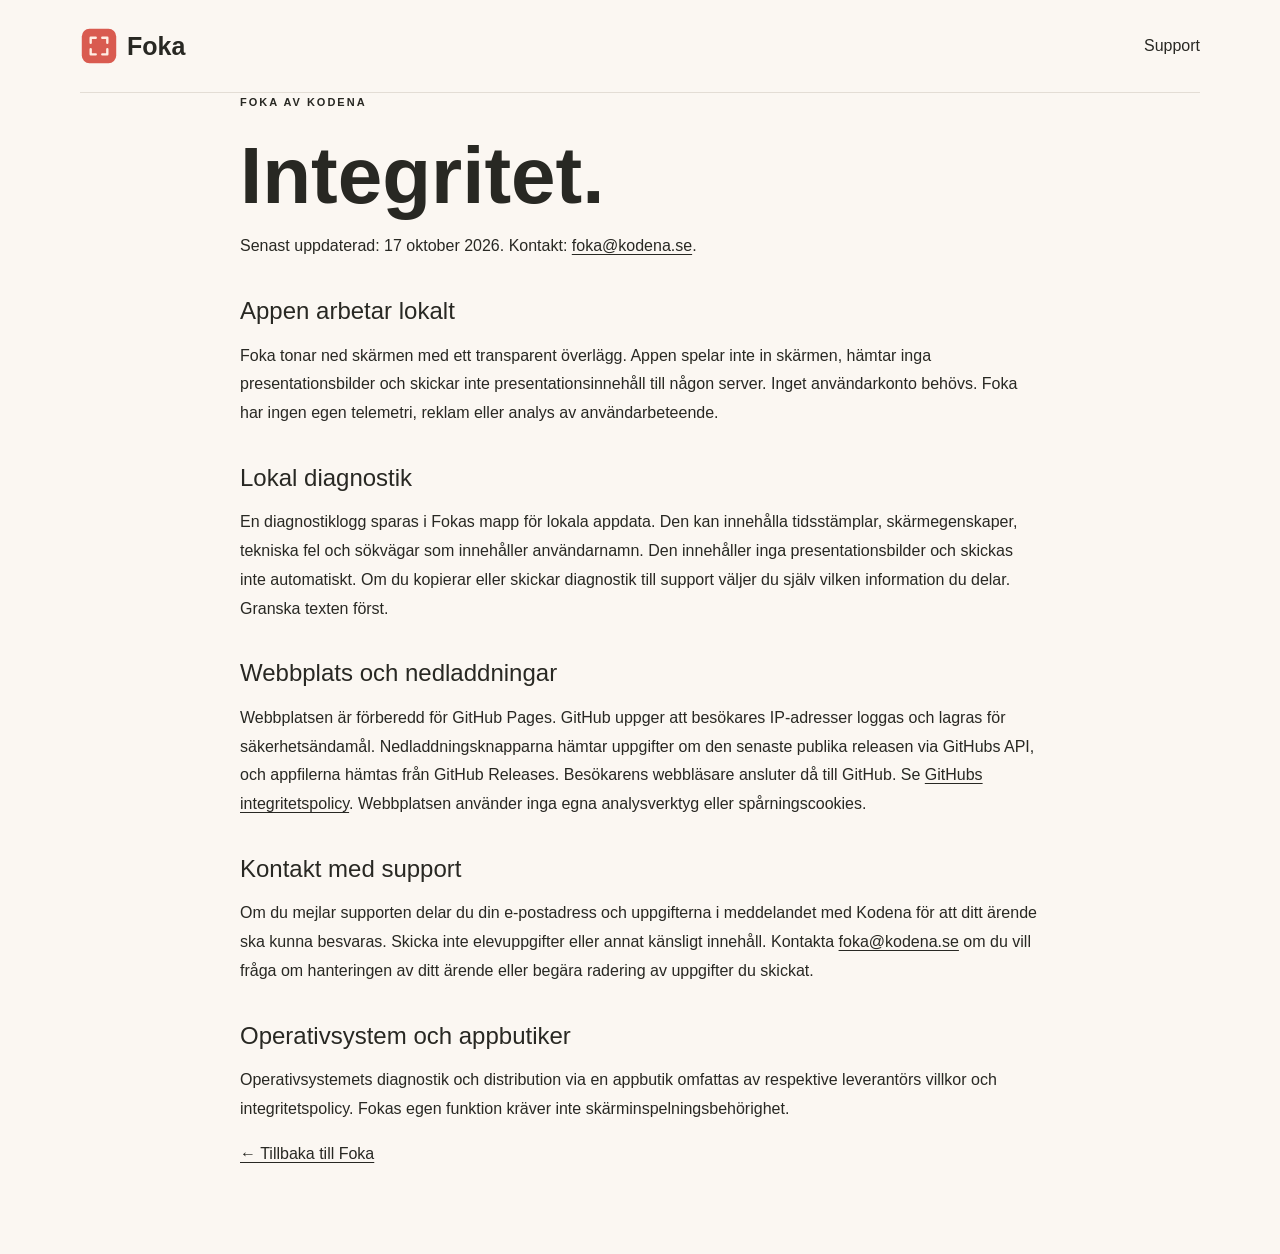
==== site/privacy.html @ ea9ff08a "Publish bilingual Foka website, interactive demo and Pages workflow" ====
<!doctype html>
<html lang="sv"><head><meta charset="utf-8"><meta name="viewport" content="width=device-width,initial-scale=1"><meta name="color-scheme" content="light dark"><title>Integritet – Foka</title><link rel="icon" href="assets/foka.svg"><link rel="stylesheet" href="style.css"></head>
<body><header class="nav wrap"><a class="brand" href="sv.html"><img src="assets/foka.svg" width="38" height="38" alt="">Foka</a><a href="mailto:foka@kodena.se">Support</a></header>
<main class="wrap policy"><p class="eyebrow">FOKA AV KODENA</p><h1>Integritet.</h1><p>Senast uppdaterad: 17 oktober 2026. Kontakt: <a href="mailto:foka@kodena.se">foka@kodena.se</a>.</p>
<h2>Appen arbetar lokalt</h2><p>Foka tonar ned skärmen med ett transparent överlägg. Appen spelar inte in skärmen, hämtar inga presentationsbilder och skickar inte presentationsinnehåll till någon server. Inget användarkonto behövs. Foka har ingen egen telemetri, reklam eller analys av användarbeteende.</p>
<h2>Lokal diagnostik</h2><p>En diagnostiklogg sparas i Fokas mapp för lokala appdata. Den kan innehålla tidsstämplar, skärmegenskaper, tekniska fel och sökvägar som innehåller användarnamn. Den innehåller inga presentationsbilder och skickas inte automatiskt. Om du kopierar eller skickar diagnostik till support väljer du själv vilken information du delar. Granska texten först.</p>
<h2>Webbplats och nedladdningar</h2><p>Webbplatsen är förberedd för GitHub Pages. GitHub uppger att besökares IP-adresser loggas och lagras för säkerhetsändamål. Nedladdningsknapparna hämtar uppgifter om den senaste publika releasen via GitHubs API, och appfilerna hämtas från GitHub Releases. Besökarens webbläsare ansluter då till GitHub. Se <a href="https://docs.github.com/en/site-policy/privacy-policies/github-general-privacy-statement">GitHubs integritetspolicy</a>. Webbplatsen använder inga egna analysverktyg eller spårningscookies.</p>
<h2>Kontakt med support</h2><p>Om du mejlar supporten delar du din e-postadress och uppgifterna i meddelandet med Kodena för att ditt ärende ska kunna besvaras. Skicka inte elevuppgifter eller annat känsligt innehåll. Kontakta <a href="mailto:foka@kodena.se">foka@kodena.se</a> om du vill fråga om hanteringen av ditt ärende eller begära radering av uppgifter du skickat.</p>
<h2>Operativsystem och appbutiker</h2><p>Operativsystemets diagnostik och distribution via en appbutik omfattas av respektive leverantörs villkor och integritetspolicy. Fokas egen funktion kräver inte skärminspelningsbehörighet.</p><p><a href="sv.html">← Tillbaka till Foka</a></p></main></body></html>
---- site/style.css ----
@font-face{font-family:FokaSans;src:local('Arial')}*{box-sizing:border-box}html{scroll-behavior:smooth;scroll-padding-top:30px}body{margin:0;background:#fbf7f2;color:#282823;font-family:FokaSans,Arial,sans-serif;-webkit-font-smoothing:antialiased}a{color:inherit;text-decoration:none}button,input{font:inherit}button,a,input,summary{touch-action:manipulation}a:focus-visible,button:focus-visible,input:focus-visible,summary:focus-visible{outline:3px solid #d95b50;outline-offset:5px}.wrap{width:min(1120px,calc(100% - 48px));margin:auto}.skip{position:absolute;left:20px;top:-60px;background:#fff;padding:12px;z-index:100}.skip:focus{top:10px}.nav{display:flex;align-items:center;justify-content:space-between;padding:27px 0;border-bottom:1px solid #e3ddd5}.brand{display:flex;align-items:center;gap:9px;font-weight:750;font-size:25px;}.brand img{border-radius:10px}.beta{font-size:9px;letter-spacing:1px;font-weight:600;border:1px solid #dcd5cd;border-radius:5px;padding:5px 6px;margin-left:8px;color:#73716b}.nav nav{display:flex;align-items:center;gap:30px;font-size:13px}.small-button{background:#282823;color:#fff;padding:13px 19px;border-radius:8px}.eyebrow{text-transform:uppercase;font-size:11px;letter-spacing:2px;font-weight:700;display:flex;align-items:center;gap:8px;margin:0 0 22px}.status-dot{width:7px;height:7px;background:#d95b50;border-radius:50%}.hero{text-align:center;padding-top:70px}.hero .eyebrow{justify-content:center}h1{font-size:clamp(50px,7.5vw,94px);line-height:1.02;font-weight:650;margin:0}h1 span{color:#d95b50}.lead{font-size:19px;color:#77746e;line-height:1.55;margin:27px 0}.hero-actions{display:flex;justify-content:center;align-items:center;gap:28px}.button{display:inline-flex;justify-content:center;align-items:center;gap:34px;padding:17px 24px;border-radius:9px;font-size:14px;font-weight:700;transition:transform .2s,background .2s}.button:hover{transform:translateY(-2px)}.primary{background:#d95b50;color:white}.primary:hover{background:#bd473f}.secondary{background:#282823;color:white}.text-link{font-size:13px;font-weight:650}.platform-note{font-size:11px;color:#88847d;margin:20px 0 46px}.platform-note span{margin:0 12px}.demo{border:1px solid #d9d1c8;border-radius:16px;overflow:hidden;box-shadow:0 25px 65px #43342214;text-align:left;background:white}.demo-toolbar{height:44px;background:#f1ece5;border-bottom:1px solid #ddd5cd;display:flex;align-items:center;justify-content:space-between;padding:0 16px;color:#77716b;font-size:11px}.traffic{display:flex;gap:6px}.traffic i{width:8px;height:8px;border-radius:50%;background:#d6c8bd}.demo-badge{font-size:8px;letter-spacing:1px}.slide{height:460px;position:relative;overflow:hidden;isolation:isolate;background:#fcf8ee}.slide-content{position:absolute;inset:0;padding:58px 64px}.slide-kicker{font-size:10px;letter-spacing:2px;color:#b65d4e;margin:0 0 27px}.slide h2{font-size:57px;line-height:1.12;margin:0;max-width:48%}.slide-sub{font-size:14px;color:#888075;margin:23px 0}.slide-chart{position:absolute;right:6%;top:24%;width:40%;height:53%}.bars{height:90%;display:flex;align-items:end;gap:13px;border-bottom:1px solid #dbd0bf}.bars div{height:var(--bar);flex:1;background:#d95b50;border-radius:6px 6px 0 0;position:relative}.bars div:nth-child(1){background:#d8ad9f}.bars div:nth-child(2){background:#bb8f79}.bars div:nth-child(4){background:#f0bd7c}.bars span{position:absolute;bottom:-27px;width:100%;text-align:center;font-size:10px;color:#6f665b}.chart-caption{font-size:8px;letter-spacing:1px;color:#998f84;position:absolute;bottom:-24px;left:0}.slide-footer{position:absolute;bottom:28px;left:64px;right:64px;display:flex;justify-content:space-between;font-size:9px;letter-spacing:1.5px;color:#978d80}#mask{position:absolute;inset:0;z-index:1;pointer-events:none}.focus-area{position:absolute;z-index:2;border:0;background:transparent;cursor:grab;touch-action:none;padding:0;outline:none;overflow:visible;--hit-x:64px;--hit-y:64px}
.focus-area:active{cursor:grabbing}
.focus-area:focus-visible{outline:none}
.focus-area::before{content:"";position:absolute;inset:0;pointer-events:none}
.focus-area.is-selected::before{border:1.25px dashed white;filter:drop-shadow(0 0 .75px #0008)}
.resize-handle{position:absolute;width:var(--hit-x);height:var(--hit-y);transform:translate(-50%,-50%);display:none;touch-action:none}
.focus-area.is-selected .resize-handle:not([hidden]){display:block}
.resize-handle svg{position:absolute;width:64px;height:64px;left:50%;top:50%;transform:translate(-50%,-50%);overflow:visible;pointer-events:none}
.resize-handle path{fill:none;stroke-linecap:round;stroke-linejoin:round}
.grip-shadow{stroke:#0006;stroke-width:7.5}
.grip-white{stroke:white;stroke-width:6}
.handle-nw{left:0;top:0;cursor:nwse-resize}.handle-ne{left:100%;top:0;cursor:nesw-resize}.handle-se{left:100%;top:100%;cursor:nwse-resize}.handle-sw{left:0;top:100%;cursor:nesw-resize}
.handle-ne svg{transform:translate(-50%,-50%) rotate(90deg)}.handle-se svg{transform:translate(-50%,-50%) rotate(180deg)}.handle-sw svg{transform:translate(-50%,-50%) rotate(270deg)}
.handle-n{left:50%;top:0;cursor:ns-resize}.handle-s{left:50%;top:100%;cursor:ns-resize}.handle-e{left:100%;top:50%;cursor:ew-resize}.handle-w{left:0;top:50%;cursor:ew-resize}
.handle-n::before,.handle-s::before,.handle-e::before,.handle-w::before{content:"";position:absolute;left:50%;top:50%;transform:translate(-50%,-50%);background:white;border-radius:3px;box-shadow:0 0 0 .75px #0006;pointer-events:none}
.handle-n::before,.handle-s::before{width:30px;height:6px}.handle-e::before,.handle-w::before{width:6px;height:30px}
.demo-controls{display:flex;align-items:center;justify-content:space-between;padding:20px 25px;gap:20px;font-size:11px}.switch-label{display:flex;align-items:center;gap:9px;font-weight:700;position:relative}.switch-label input{position:absolute;width:35px;height:22px;opacity:0}.switch{width:34px;height:20px;background:#aaa49d;border-radius:20px;position:relative}.switch:after{content:'';position:absolute;width:14px;height:14px;background:#fff;border-radius:50%;top:3px;left:3px;transition:left .2s}.switch-label input:checked+.switch{background:#d95b50}.switch-label input:checked+.switch:after{left:17px}.switch-label input:focus-visible+.switch{outline:3px solid #d95b50;outline-offset:4px}.dim-label{display:flex;align-items:center;gap:14px;color:#6c6962}.dim-label input{width:145px;accent-color:#d95b50}.dim-label output{min-width:30px;color:#282823}.reset{border:0;background:none;color:#777269;cursor:pointer;font-size:11px}.demo-footnote{font-size:11px;color:#8e887e;margin:19px 0 0}.why{padding:112px 0 96px}h2{font-family:Arial,Helvetica,sans-serif;font-size:clamp(32px,4vw,47px);font-weight:500;line-height:1.18;margin:0}em{font-style:normal;color:#a09a90}.section-grid{display:grid;grid-template-columns:1fr 1fr;gap:70px}.section-grid p{font-size:14px;line-height:1.7;color:#777168;margin:0 0 16px}.section-grid .large-copy{font-size:19px;color:#37352e;line-height:1.55}.feature-grid{display:grid;grid-template-columns:repeat(3,1fr);gap:34px;margin-top:66px}.feature-grid article{border-top:1px solid #ddd5cb;padding-top:22px}.feature-num{font-size:10px;letter-spacing:1.5px;color:#9a9084}.feature-grid h3{font-size:20px;margin:18px 0 12px}.feature-grid p{font-size:13px;line-height:1.7;color:#777168}.mini-focus,.mini-edit,.mini-key{height:106px;display:flex;align-items:center;justify-content:center;background:#f0e9de;border-radius:9px;margin-top:22px;position:relative;overflow:hidden}.mini-focus{gap:10px}.mini-focus i{width:45px;height:38px;background:#d3c8b9;border-radius:5px}.mini-focus i:nth-child(2){height:54px;background:#fff5e8}.mini-focus b{width:64px;height:73px;border:2px solid #d95b50;border-radius:3px;position:absolute}.mini-edit div{width:115px;height:55px;border:2px solid #d95b50;background:#fff8ed;position:relative}.mini-edit i{width:7px;height:7px;background:#d95b50;position:absolute}.mini-edit i:nth-child(1){left:-4px;top:-4px}.mini-edit i:nth-child(2){right:-4px;top:-4px}.mini-edit i:nth-child(3){left:-4px;bottom:-4px}.mini-edit i:nth-child(4){right:-4px;bottom:-4px}.mini-edit span{font-size:30px;margin-left:12px;color:#ae6456}.mini-key{gap:7px}kbd{font-family:inherit;font-size:12px;background:#fffaf4;border:1px solid #dacfc1;border-bottom-width:3px;border-radius:5px;padding:7px 9px;display:inline-block}.mini-key kbd{font-size:19px;padding:10px 13px}.how{background:#eee7dc;padding:77px 0}.steps{display:grid;grid-template-columns:repeat(3,1fr);gap:50px;margin:47px 0}.steps article>span{font-size:12px;color:#c27060}.steps h3{font-size:20px;margin:18px 0 12px;}.steps p{font-size:13px;line-height:1.7;color:#777168}.shortcut-strip{border-top:1px solid #d8cfc0;padding-top:25px;display:flex;justify-content:space-between;align-items:center;font-size:12px;color:#7c7468;gap:20px}.shortcut-strip>div{display:flex;align-items:center;gap:20px}.shortcut-strip strong{color:#282823}.shortcut-strip kbd{font-size:10px;padding:4px 5px;margin-left:4px}.privacy{display:grid;grid-template-columns:130px 1fr;gap:40px;padding:88px 0;border-bottom:1px solid #e2d9cd}.privacy-symbol{width:115px;height:115px;border:1px solid #dacbbc;border-radius:50%;display:grid;place-items:center;font-size:75px;color:#d95b50;margin-top:24px}.privacy h2{font-size:37px}.privacy p:not(.eyebrow){max-width:730px;font-size:15px;line-height:1.7;color:#777168}.privacy .muted{font-size:12px!important}.download{text-align:center;padding:88px 0}.download .eyebrow{justify-content:center}.download h2{font-size:58px;}.download-intro{color:#847d72;font-size:15px}.downloads{display:grid;grid-template-columns:1fr 1fr;gap:22px;text-align:left;max-width:860px;margin:37px auto 22px}.downloads article{padding:32px;border:1px solid #ded4c7;border-radius:13px;background:#fffaf4}.os-label{font-size:10px;color:#a09384;letter-spacing:2px}.downloads h3{font-size:25px;margin:17px 0 9px}.downloads p{color:#867c6e;font-size:12px;line-height:1.65}.downloads .button{width:100%;margin:20px 0 14px}.downloads small{font-size:10px;color:#958b7e}.downloads details{margin-top:24px;border-top:1px solid #e6ddd1;padding-top:14px}.downloads summary{font-size:11px;color:#6c6154;cursor:pointer}.download-note{color:#9a9083;font-size:10px;line-height:1.7}.faq{display:grid;grid-template-columns:.9fr 1.1fr;gap:70px;padding:30px 0 90px}.faq h2{font-size:34px}.questions details{border-bottom:1px solid #e1d8cc;padding:22px 0}.questions details:first-child{padding-top:0}.questions summary{font-size:14px;font-weight:600;cursor:pointer}.questions p{font-size:13px;line-height:1.75;color:#7c7367;padding-right:20px}.closing{background:#eee6dc;border-radius:15px;padding:32px 40px;display:flex;align-items:center;gap:22px}.closing p{font-size:25px;font-weight:650;margin:0}.closing p span{color:#d95b50}.closing .button{margin-left:auto}footer{display:flex;align-items:center;justify-content:space-between;padding:45px 0 32px!important}footer p,footer>a:last-child{font-size:11px;color:#9a9083}footer .brand{font-size:20px}
@media(max-width:760px){.wrap{width:calc(100% - 32px)}.nav{padding:20px 0}.nav nav{gap:14px}.nav nav>a:not(.small-button){display:none}.hero{padding-top:45px}h1{}.lead{font-size:16px}.demo-toolbar>span:first-of-type{font-size:9px}.demo-badge{display:none}.slide{height:330px}.slide-content{padding:32px 25px}.slide-kicker{font-size:8px;margin-bottom:22px}.slide h2{font-size:34px;}.slide-sub{font-size:10px;max-width:43%}.slide-chart{width:43%;right:4%;top:27%;height:47%}.bars{gap:8px}.bars span{font-size:8px}.slide-footer{left:25px;right:25px;font-size:7px;letter-spacing:1px}.chart-caption{font-size:6px}.demo-controls{padding:16px 12px;flex-wrap:wrap;gap:14px}.dim-label{gap:8px}.dim-label input{width:80px}.reset{margin-left:auto}.section-grid,.faq{grid-template-columns:1fr;gap:25px}.why{padding:65px 0}.feature-grid{grid-template-columns:1fr;gap:30px;margin-top:35px}.feature-grid article{display:grid;grid-template-columns:110px 1fr;column-gap:20px}.feature-num{grid-column:1/-1}.mini-focus,.mini-edit,.mini-key{grid-row:2/4;margin-top:18px}.mini-focus i{width:25px}.mini-focus b{width:40px}.mini-edit div{width:65px;height:42px}.mini-edit span{display:none}.mini-key kbd{font-size:11px;padding:7px}.feature-grid p{margin:0}.how{padding:55px 0}.steps{grid-template-columns:1fr;gap:18px;margin:30px 0}.steps h3{margin:10px 0}.shortcut-strip,.shortcut-strip>div{align-items:flex-start;flex-direction:column;gap:12px}.privacy{grid-template-columns:1fr;gap:18px;padding:55px 0}.privacy-symbol{width:65px;height:65px;font-size:42px;margin:0}.download{padding:60px 0}.download h2{font-size:45px}.downloads{grid-template-columns:1fr}.faq{padding-bottom:55px}.closing{padding:25px;flex-wrap:wrap;gap:16px}.closing p{font-size:22px}.closing .button{width:100%;margin:6px 0 0}footer{gap:20px;flex-wrap:wrap}footer p{display:none}}@media(prefers-reduced-motion:reduce){html{scroll-behavior:auto}.button,.switch:after{transition:none}}

.nav .language{font-size:11px;color:#8c8175;border:1px solid #ddd3c6;border-radius:6px;padding:8px 10px}.nav nav>a.language{display:inline-flex}@media(max-width:420px){.nav .beta{display:none}.nav nav{gap:9px}.small-button{padding:11px 12px}html[lang="sv"] .demo-toolbar>span:first-of-type{max-width:240px}html[lang="sv"] .dim-label{font-size:10px}}

html[lang="sv"] h1{font-size:clamp(40px,6.4vw,80px);}html[lang="sv"] .closing p{font-size:23px}@media(max-width:760px){html[lang="sv"] h1{font-size:clamp(29px,6.8vw,51px);}html[lang="sv"] .closing p{font-size:20px}}

/* Follow the visitor's system theme; the example slide retains its original colors. */
:root{color-scheme:light dark}.slide{color:#282823;color-scheme:light}
@media(prefers-color-scheme:dark){
body{background:#181817;color:#f4eee7}
.nav{border-color:#373532}.beta{border-color:#49443e;color:#b9b0a5}
.lead,.section-grid p,.feature-grid p,.steps p,.privacy p:not(.eyebrow),.questions p{color:#bdb4a8}
.platform-note,.demo-footnote,.feature-num,.download-intro,.download-note,footer p,footer>a:last-child{color:#afa497}
.section-grid .large-copy{color:#e8dfd3}em{color:#b8aea1}
h1 span,.closing p span{color:#f08073}
.small-button,.secondary{background:#eee5d8;color:#26231f}
.demo{background:#232321;border-color:#45413b;box-shadow:0 25px 65px #0005}
.demo-toolbar{background:#2c2a27;border-color:#45413b;color:#bcb1a3}.traffic i{background:#786b5c}
.dim-label,.reset{color:#bdb4a8}.dim-label output{color:#f4eee7}
.feature-grid article,.shortcut-strip,.privacy,.questions details{border-color:#45403a}
.mini-focus,.mini-edit,.mini-key{background:#302c27}.mini-focus i{background:#63594b}.mini-focus i:nth-child(2){background:#fff5e8}
.how{background:#22211f}.steps article>span{color:#ed9987}.shortcut-strip{color:#bdb2a4}.shortcut-strip strong{color:#f4eee7}
kbd{background:#36312b;border-color:#65594b;color:#f4eee7}
.privacy-symbol{border-color:#605044}
.downloads article{background:#242320;border-color:#4b443a}.os-label,.downloads small{color:#b7a996}.downloads p{color:#c0b2a1}.downloads details{border-color:#4b443a}.downloads summary{color:#e0d3c1}
.closing{background:#2b2823}.nav .language{color:#d0c3b2;border-color:#51483d}.skip{background:#282622;color:#fff}
}

.policy{max-width:800px;padding-bottom:70px}.policy h1{font-size:clamp(40px,7vw,72px)}.policy h2{font-size:24px;margin:36px 0 12px}.policy p{line-height:1.8}.policy a{text-decoration:underline;text-underline-offset:3px}footer>span{font-size:12px}footer>span a{white-space:nowrap}
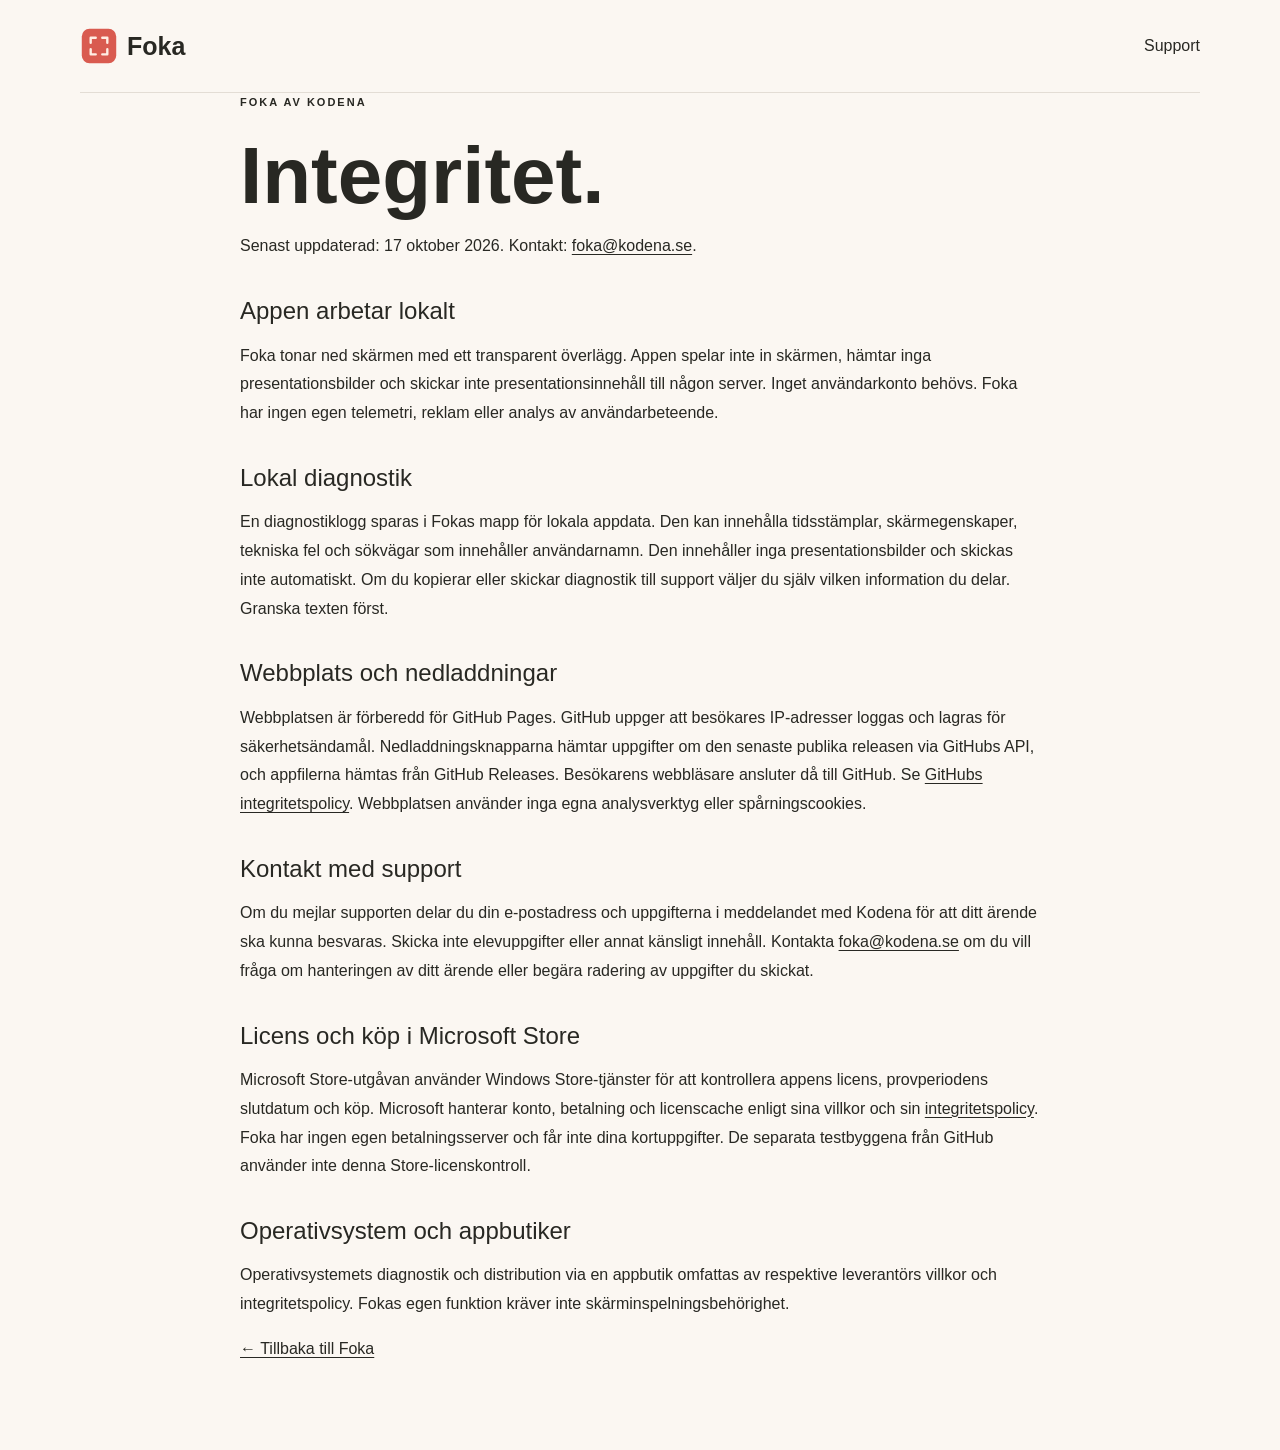
==== commit 1c0308c5: "Clarify evaluation downloads and Microsoft Store trial licensing" ====
--- a/site/privacy.html
+++ b/site/privacy.html
@@ -6,4 +6,4 @@
 <h2>Lokal diagnostik</h2><p>En diagnostiklogg sparas i Fokas mapp för lokala appdata. Den kan innehålla tidsstämplar, skärmegenskaper, tekniska fel och sökvägar som innehåller användarnamn. Den innehåller inga presentationsbilder och skickas inte automatiskt. Om du kopierar eller skickar diagnostik till support väljer du själv vilken information du delar. Granska texten först.</p>
 <h2>Webbplats och nedladdningar</h2><p>Webbplatsen är förberedd för GitHub Pages. GitHub uppger att besökares IP-adresser loggas och lagras för säkerhetsändamål. Nedladdningsknapparna hämtar uppgifter om den senaste publika releasen via GitHubs API, och appfilerna hämtas från GitHub Releases. Besökarens webbläsare ansluter då till GitHub. Se <a href="https://docs.github.com/en/site-policy/privacy-policies/github-general-privacy-statement">GitHubs integritetspolicy</a>. Webbplatsen använder inga egna analysverktyg eller spårningscookies.</p>
 <h2>Kontakt med support</h2><p>Om du mejlar supporten delar du din e-postadress och uppgifterna i meddelandet med Kodena för att ditt ärende ska kunna besvaras. Skicka inte elevuppgifter eller annat känsligt innehåll. Kontakta <a href="mailto:foka@kodena.se">foka@kodena.se</a> om du vill fråga om hanteringen av ditt ärende eller begära radering av uppgifter du skickat.</p>
-<h2>Operativsystem och appbutiker</h2><p>Operativsystemets diagnostik och distribution via en appbutik omfattas av respektive leverantörs villkor och integritetspolicy. Fokas egen funktion kräver inte skärminspelningsbehörighet.</p><p><a href="sv.html">← Tillbaka till Foka</a></p></main></body></html>
+<h2>Licens och köp i Microsoft Store</h2><p>Microsoft Store-utgåvan använder Windows Store-tjänster för att kontrollera appens licens, provperiodens slutdatum och köp. Microsoft hanterar konto, betalning och licenscache enligt sina villkor och sin <a href="https://privacy.microsoft.com/privacystatement">integritetspolicy</a>. Foka har ingen egen betalningsserver och får inte dina kortuppgifter. De separata testbyggena från GitHub använder inte denna Store-licenskontroll.</p><h2>Operativsystem och appbutiker</h2><p>Operativsystemets diagnostik och distribution via en appbutik omfattas av respektive leverantörs villkor och integritetspolicy. Fokas egen funktion kräver inte skärminspelningsbehörighet.</p><p><a href="sv.html">← Tillbaka till Foka</a></p></main></body></html>
